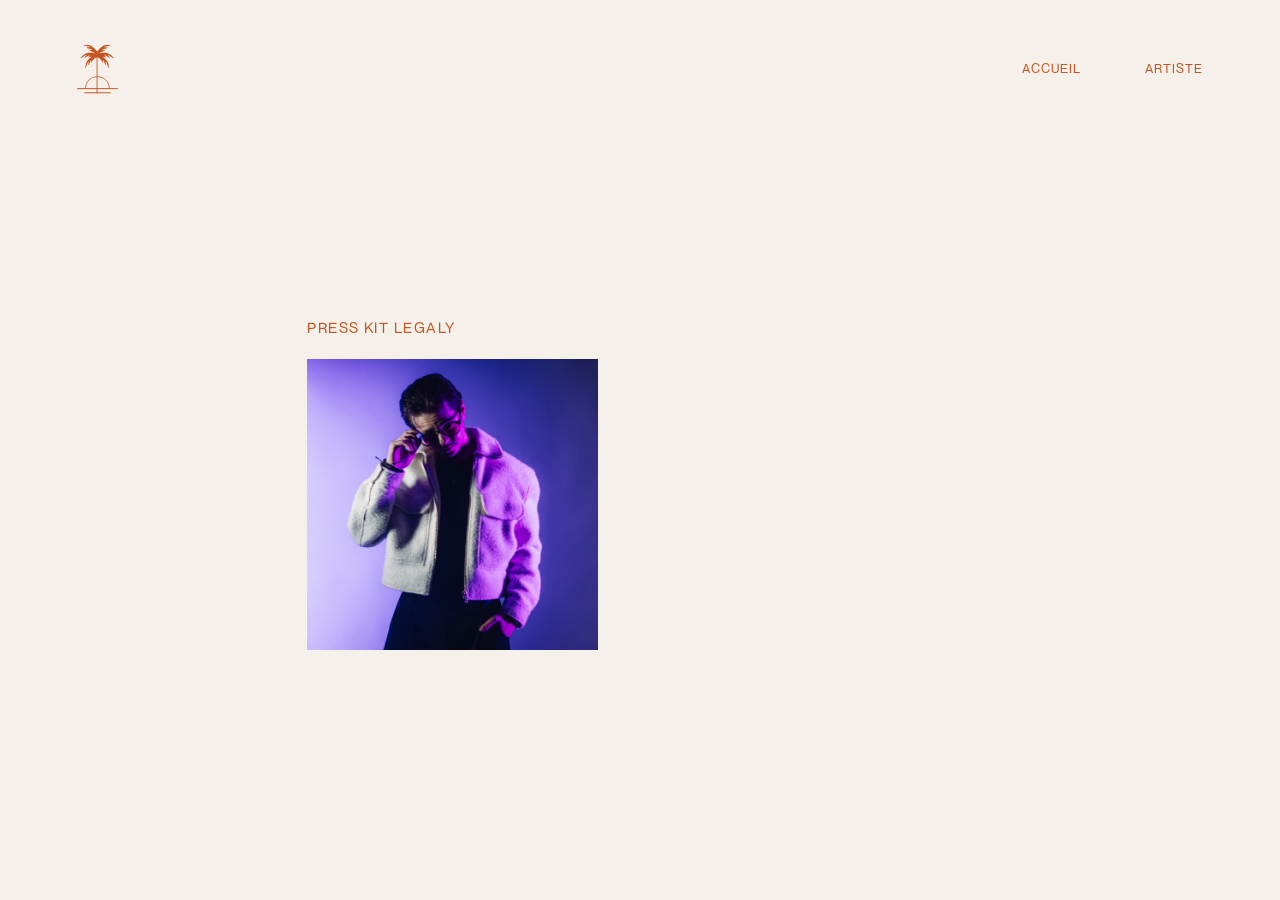
==== artiste.html @ 37bb9366 "Update Maison Riviera website and press kit" ====
<!DOCTYPE html>
<html lang="fr">
<head>
    <meta charset="UTF-8">
    <meta name="viewport" content="width=device-width, initial-scale=1.0">
    <title>Artiste — Maison Riviera</title>
    <link rel="stylesheet" href="style.css">
</head>
<body class="artist-page">
    <header>
        <a href="index.html" class="logo-link" aria-label="Maison Riviera — Accueil">
            <svg class="logo" aria-hidden="true" focusable="false" preserveAspectRatio="none" overflow="visible" style="display: block;" width="62.0952" height="73.1478" viewBox="0 0 62.0952 73.1478" fill="none" xmlns="http://www.w3.org/2000/svg">
<g>
<line x1="11.6828" y1="72.4086" x2="50.4184" y2="72.4086" stroke="currentColor" stroke-width="1.47845" stroke-linecap="round"/>
<path d="M49.1999 66.1993C48.7974 55.8565 41.3648 48.0143 30.8842 48.0143C20.4037 48.0143 13.1108 55.8565 12.7161 66.1993" stroke="currentColor" stroke-width="1.18276"/>
<line x1="0.739304" y1="66.1987" x2="61.356" y2="66.1987" stroke="currentColor" stroke-width="1.47845" stroke-linecap="round"/>
<rect x="30.0122" y="15.3408" width="0.861104" height="57.5441" fill="currentColor" stroke="currentColor" stroke-width="0.295691"/>
<path d="M51.1547 0.851968C42.5429 -1.21315 38.0746 1.09618 30.6042 10.0184V18.6673C34.6792 18.9527 38.6369 25.2128 39.1792 26.7249C39.7215 28.237 38.7357 22.7331 39.6228 22.8809C40.5099 23.0288 42.4002 29.195 43.3189 30.1254C44.2376 31.0557 43.1702 25.1868 43.6146 24.6551C44.0591 24.1234 47.2984 33.3056 47.9021 34.7086C48.5058 36.1115 48.05 28.4991 46.2758 25.2465C44.5017 21.9939 38.2922 17.4107 39.1792 17.2628C40.0663 17.115 43.6146 18.6673 43.6146 18.6673C44.4385 18.471 40.9487 16.5033 41.6926 15.6365C42.4366 14.7698 47.7953 18.7991 48.937 19.037C50.0788 19.2748 46.8843 15.7979 46.5715 14.7494C46.2587 13.701 55.9547 20.4497 55.5901 19.7762C46.4237 7.65286 35.3839 13.3418 34.4482 12.5318C33.5125 11.7217 39.7706 8.68777 41.8405 8.53993C43.9103 8.39208 37.9965 7.50501 37.9965 7.06148C37.9965 6.61795 46.128 4.5481 46.128 4.10457C46.128 3.66104 39.6179 3.66004 40.5099 3.51319C41.8421 2.58153 41.8625 2.08687 51.1547 0.851968Z" fill="currentColor" stroke="currentColor" stroke-width="0.295691"/>
<path d="M9.91769 0.851968C18.5295 -1.21315 22.9979 1.09618 30.4682 10.0184V18.6673C26.3932 18.9527 22.4355 25.2128 21.8932 26.7249C21.3509 28.237 22.3367 22.7331 21.4496 22.8809C20.5626 23.0288 18.6722 29.195 17.7535 30.1254C16.8348 31.0557 17.9023 25.1868 17.4578 24.6551C17.0134 24.1234 13.774 33.3056 13.1703 34.7086C12.5666 36.1115 13.0224 28.4991 14.7966 25.2465C16.5707 21.9939 22.7802 17.4107 21.8932 17.2628C21.0061 17.115 17.4578 18.6673 17.4578 18.6673C16.6339 18.471 20.1237 16.5033 19.3798 15.6365C18.6359 14.7698 13.2771 18.7991 12.1354 19.037C10.9937 19.2748 14.1881 15.7979 14.5009 14.7494C14.8137 13.701 5.1177 20.4497 5.48232 19.7762C14.6487 7.65286 25.6886 13.3418 26.6242 12.5318C27.5599 11.7217 21.3018 8.68777 19.232 8.53993C17.1621 8.39208 23.0759 7.50501 23.0759 7.06148C23.0759 6.61795 14.9444 4.5481 14.9444 4.10457C14.9444 3.66104 21.4545 3.66004 20.5626 3.51319C19.2303 2.58153 19.2099 2.08687 9.91769 0.851968Z" fill="currentColor" stroke="currentColor" stroke-width="0.295691"/>
</g>
</svg>
        </a>
        <nav class="header-nav" aria-label="Navigation principale">
            <a href="index.html">ACCUEIL</a>
            <a href="artiste.html" aria-current="page">ARTISTE</a>
        </nav>
    </header>

    <main class="artist-main" id="contenu">
        <article class="artist-card" aria-labelledby="artist-name">
            <h1 id="artist-name"><button type="button" class="press-kit-trigger" aria-haspopup="dialog" aria-controls="press-kit-dialog">PRESS KIT LEGALY</button></h1>
            <div class="artist-portrait">
                <img src="WhatsApp%20Image%202026-04-29%20at%2014.47.05%20(2).jpeg"
                     alt="LEGALY ajustant ses lunettes de soleil, en veste claire sous un éclairage violet."
                     width="2880" height="5120">
            </div>
        </article>
    </main>
    <dialog id="press-kit-dialog" class="press-kit-dialog" role="dialog" aria-modal="true" aria-labelledby="press-kit-title">
        <div class="press-kit-toolbar">
            <h2 id="press-kit-title">PRESS KIT LEGALY</h2>
            <button type="button" class="press-kit-close" aria-label="Fermer le press kit" autofocus>×</button>
        </div>
        <div class="press-kit-content" aria-busy="false">
            <p class="press-kit-status" role="status"></p>
            <div class="press-kit-viewer" role="region" aria-label="Pages du press kit de LEGALY" tabindex="0" hidden></div>
        </div>
    </dialog>
    <script src="assets/press-kit/pages.js" defer></script>
    <script src="script.js" defer></script>
</body>
</html>
---- style.css ----
:root {
    --background-color: #F5F0E9;
    --text-color: #C45520;
    /* Marges éditoriales et échelles bornées pour les grands écrans. */
    --page-gutter: clamp(24px, 6vw, 112px);
}

/* Söhne Breit — titres */
@font-face {
    font-family: "Söhne Breit";
    src: url("TYPO/TestSohneBreit-Buch-BF663d89ca2ff42.otf") format("opentype");
    font-display: swap;
    font-style: normal;
    font-weight: 400;
}

@font-face {
    font-family: "Söhne Breit";
    src: url("TYPO/TestSohneBreit-BuchKursiv-BF663d89ca6008d.otf") format("opentype");
    font-display: swap;
    font-style: italic;
    font-weight: 400;
}

@font-face {
    font-family: "Söhne Breit";
    src: url("TYPO/TestSohneBreit-Halbfett-BF663d89cacf645.otf") format("opentype");
    font-display: swap;
    font-style: normal;
    font-weight: 600;
}

@font-face {
    font-family: "Söhne Breit";
    src: url("TYPO/TestSohneBreit-Fett-BF663d89ca84caa.otf") format("opentype");
    font-display: swap;
    font-style: normal;
    font-weight: 700;
}

/* Neue Montreal — corps de texte */
@font-face {
    font-family: "Neue Montreal";
    src: url("TYPO/NeueMontreal-Regular.otf") format("opentype");
    font-display: swap;
    font-style: normal;
    font-weight: 400;
}

@font-face {
    font-family: "Neue Montreal";
    src: url("TYPO/NeueMontreal-Italic.otf") format("opentype");
    font-display: swap;
    font-style: italic;
    font-weight: 400;
}

@font-face {
    font-family: "Neue Montreal";
    src: url("TYPO/NeueMontreal-Medium.otf") format("opentype");
    font-display: swap;
    font-style: normal;
    font-weight: 500;
}

@font-face {
    font-family: "Neue Montreal";
    src: url("TYPO/NeueMontreal-Bold.otf") format("opentype");
    font-display: swap;
    font-style: normal;
    font-weight: 700;
}

* {
    margin: 0;
    padding: 0;
    box-sizing: border-box;
}

body {
    min-height: 100vh;
    min-height: 100svh;
    display: flex;
    flex-direction: column;
    background: var(--background-color);
    color: var(--text-color);
    font-family: "Neue Montreal", Arial, sans-serif;
}

.home-page {
    --background-color: #C45520;
    --text-color: #F5F0E9;
}

header {
    display: flex;
    align-items: center;
    justify-content: space-between;
    gap: 24px;
    padding: clamp(28px, 3.5vw, 60px) var(--page-gutter) 0;
    flex-shrink: 0;
    background-color: var(--background-color);
    color: var(--text-color);
}

.logo-link {
    display: flex;
    align-items: center;
    min-width: 44px;
    min-height: 44px;
    color: inherit;
}

.logo {
    display: block;
    width: clamp(34px, 2rem + 0.7vw, 46px);
    height: auto;
}

.header-nav {
    display: flex;
    align-items: center;
    gap: clamp(30px, 5vw, 88px);
}

.header-nav a {
    display: inline-flex;
    align-items: center;
    min-height: 44px;
    color: inherit;
    font-size: clamp(12px, 0.7rem + 0.12vw, 14px);
    letter-spacing: 0.08em;
    line-height: 1.2;
    text-decoration: none;
    text-underline-offset: 6px;
}

.header-nav a:hover {
    text-decoration: underline;
}

a:focus-visible {
    outline: 2px solid currentColor;
    outline-offset: 6px;
}

.home-main {
    flex: 1;
    display: flex;
    flex-direction: column;
    align-items: flex-start;
    padding: clamp(100px, 16vh, 184px) var(--page-gutter) clamp(36px, 5vw, 80px);
}

.welcome {
    margin-left: -0.045em;
    font-family: "Söhne Breit", Arial, sans-serif;
    font-size: clamp(38px, 1.5rem + 3.2vw, 82px);
    letter-spacing: -0.025em;
    font-weight: 400;
    line-height: 1.15;
}

.welcome span {
    display: block;
}

.opening {
    margin-top: clamp(24px, 2.5vw, 40px);
    margin-bottom: 96px;
    font-size: clamp(17px, 0.9375rem + 0.4vw, 22px);
    font-style: italic;
    line-height: 1.6;
}

.artist-button {
    position: relative;
    isolation: isolate;
    display: inline-flex;
    justify-content: center;
    align-items: center;
    min-width: 104px;
    min-height: 44px;
    margin-top: auto;
    padding: 0 22px;
    color: var(--background-color);
    font-size: 12px;
    letter-spacing: 0.08em;
    line-height: 1.2;
    text-decoration: none;
}

/* Une silhouette de 32 px, dans une cible clavier/tactile de 44 px. */
.artist-button::before {
    content: "";
    position: absolute;
    z-index: -1;
    inset: 6px 0;
    border-radius: 100px;
    background: var(--text-color);
}

.artist-button:hover {
    text-decoration: underline;
    text-underline-offset: 3px;
}

.artist-main {
    padding: clamp(128px, 25vh, 280px) var(--page-gutter) var(--page-gutter);
}

.artist-card {
    margin-left: clamp(80px, 18vw, 312px);
    width: clamp(260px, 15rem + 4vw, 322px);
    max-width: 100%;
}

.artist-card h1 {
    margin-bottom: 20px;
    font-size: clamp(14px, 0.8rem + 0.15vw, 16px);
    font-weight: 400;
    letter-spacing: 0.1em;
    line-height: 1.4;
}

.artist-portrait {
    position: relative;
    aspect-ratio: 1;
    overflow: hidden;
}

.artist-portrait img {
    position: absolute;
    width: 105.75%;
    height: 188%;
    max-width: none;
    left: -2.94%;
    top: -8.18%;
}

@media (max-width: 600px) {
    .home-main {
        padding-top: clamp(96px, 16svh, 136px);
    }

    .welcome {
        margin-left: 0;
        font-size: clamp(30px, 1.25rem + 3vw, 38px);
        letter-spacing: -0.03em;
    }

    .opening {
        max-width: 24em;
        margin-top: 24px;
        margin-bottom: 72px;
    }

    .artist-main {
        padding-top: clamp(96px, 16svh, 136px);
    }

    .artist-card {
        width: min(100%, 290px);
        margin-inline: auto;
    }
}

/* Press kit : styles limités à la page artiste. */
.artist-page .press-kit-trigger {
    position: relative;
    border: 0;
    padding: 0;
    background: none;
    color: inherit;
    font: inherit;
    letter-spacing: inherit;
    text-align: left;
    cursor: pointer;
    text-underline-offset: 5px;
    text-decoration-thickness: 1px;
}

.artist-page .press-kit-trigger::after {
    content: "";
    position: absolute;
    inset: -12px 0;
}

@media (hover: hover) {
    .artist-page .press-kit-trigger:hover {
        text-decoration: underline;
    }
}

.artist-page .press-kit-trigger:focus-visible {
    outline: 2px solid currentColor;
    outline-offset: 5px;
}

.artist-page .press-kit-dialog {
    margin: auto;
    padding: 0;
    width: 88vw;
    max-width: 1600px;
    height: 80vh;
    height: 80dvh;
    max-height: calc(100dvh - 32px);
    border: 0;
    background: var(--background-color);
    color: var(--text-color);
    overflow: hidden;
}

.artist-page .press-kit-dialog {
    box-shadow: 0 12px 48px rgb(74 42 24 / 12%),
                0 2px 10px rgb(74 42 24 / 5%);
}

.artist-page .press-kit-dialog[open] {
    display: flex;
    flex-direction: column;
}

.artist-page .press-kit-dialog::backdrop {
    background: rgb(196 85 32 / 4%);
}

.artist-page .press-kit-toolbar {
    height: 44px;
    display: flex;
    align-items: center;
    justify-content: space-between;
    gap: 16px;
    padding: 0 8px;
    flex-shrink: 0;
}

.artist-page .press-kit-toolbar h2 {
    position: absolute;
    width: 1px;
    height: 1px;
    padding: 0;
    overflow: hidden;
    clip-path: inset(50%);
    white-space: nowrap;
}

.artist-page .press-kit-close {
    position: absolute;
    top: 4px;
    right: 8px;
    z-index: 1;
    display: grid;
    place-items: center;
    width: 44px;
    height: 44px;
    padding: 0;
    appearance: none;
    border: 0;
    outline: none;
    box-shadow: none;
    background: none;
    color: #C45520;
    font: inherit;
    font-size: 24px;
    line-height: 1;
    cursor: pointer;
}

/* Un repère clavier sur le symbole, sans cadre susceptible d'être rogné. */
.artist-page .press-kit-close:focus-visible {
    text-decoration: underline;
    text-decoration-thickness: 2px;
    text-underline-offset: 4px;
}

@media (hover: hover) {
    .artist-page .press-kit-close:hover {
        opacity: 0.7;
    }
}

.artist-page .press-kit-content {
    flex: 1;
    min-height: 0;
    overflow: hidden;
    overscroll-behavior: contain;
}

.artist-page .press-kit-status {
    padding: 24px clamp(16px, 2vw, 32px);
    font-size: 16px;
    line-height: 1.5;
}

.artist-page .press-kit-viewer {
    width: 100%;
    height: 100%;
    overflow-y: auto;
    overscroll-behavior: contain;
    background: #F5F0E9;
    scrollbar-color: #C45520 #F5F0E9;
    scrollbar-width: thin;
}

.artist-page .press-kit-viewer:focus-visible {
    outline: 2px solid #C45520;
    outline-offset: -2px;
}

/* Chaque page tient dans une fenêtre complète du lecteur, sans recadrage. */
.artist-page .press-kit-page {
    width: 100%;
    height: 100%;
    padding: 8px 16px 16px;
}

.artist-page .press-kit-page img {
    display: block;
    width: 100%;
    height: 100%;
    object-fit: contain;
}

.artist-page .press-kit-transcript {
    position: absolute;
    width: 1px;
    height: 1px;
    overflow: hidden;
    clip-path: inset(50%);
    white-space: pre-wrap;
}

.artist-page .press-kit-viewer[hidden],
.artist-page .press-kit-status[hidden] {
    display: none;
}

@media (max-width: 767px) {
    .artist-page .press-kit-dialog {
        width: calc(100vw - 32px);
    }
}

/* Annotations extraites des PDF, superposées sans modifier leur rendu. */
.artist-page .press-kit-page {
    position: relative;
}

.artist-page .press-kit-annotations {
    position: absolute;
    pointer-events: none;
}

.artist-page .press-kit-annotations a {
    position: absolute;
    display: block;
    pointer-events: auto;
    cursor: pointer;
    background: transparent;
}

.artist-page .press-kit-annotations a:focus-visible {
    outline: 2px solid #C45520;
    outline-offset: 2px;
}
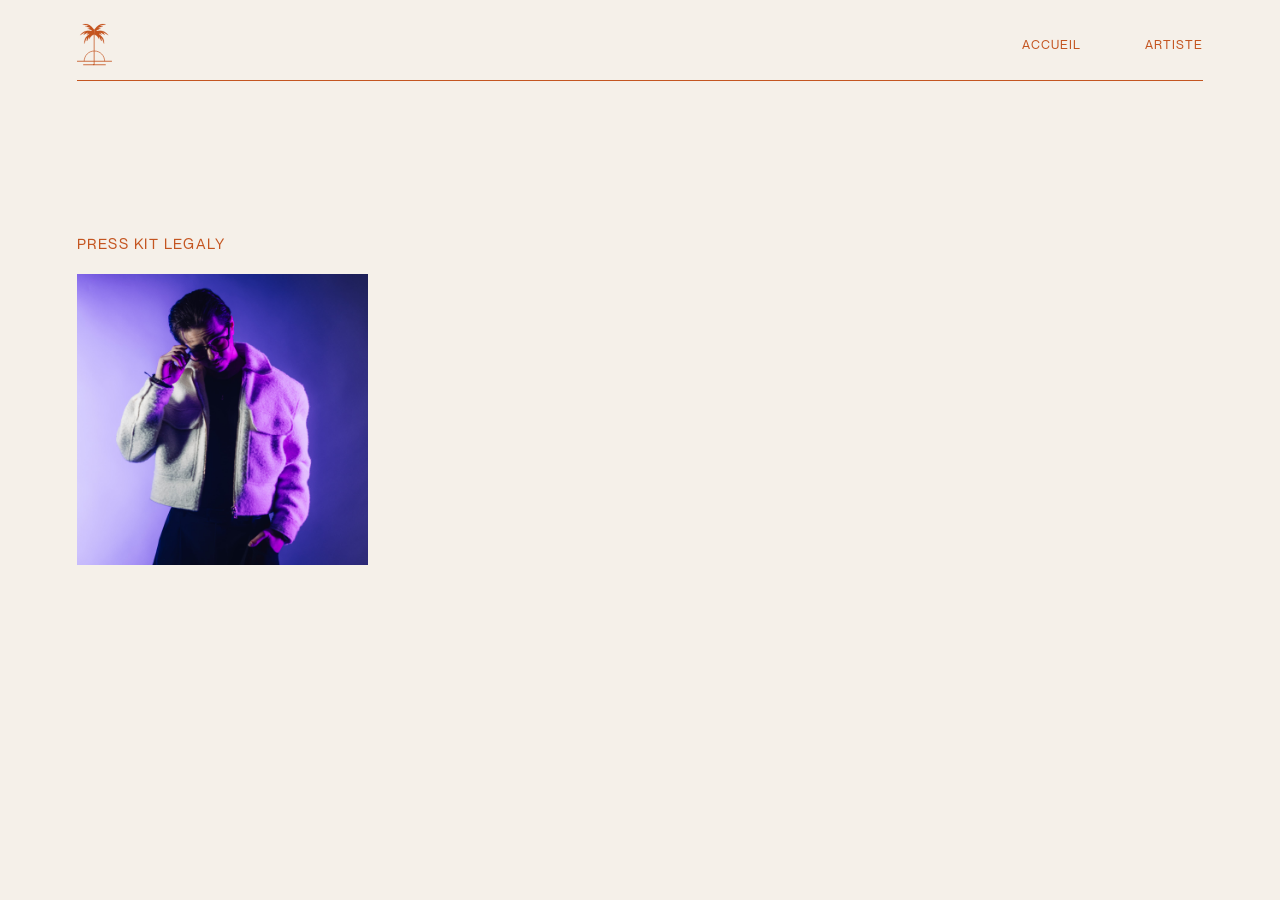
==== commit 39254adf: "Update Maison Riviera website" ====
--- a/artiste.html
+++ b/artiste.html
@@ -8,6 +8,7 @@
 </head>
 <body class="artist-page">
     <header>
+        <div class="site-header-inner">
         <a href="index.html" class="logo-link" aria-label="Maison Riviera — Accueil">
             <svg class="logo" aria-hidden="true" focusable="false" preserveAspectRatio="none" overflow="visible" style="display: block;" width="62.0952" height="73.1478" viewBox="0 0 62.0952 73.1478" fill="none" xmlns="http://www.w3.org/2000/svg">
 <g>
@@ -24,29 +25,18 @@
             <a href="index.html">ACCUEIL</a>
             <a href="artiste.html" aria-current="page">ARTISTE</a>
         </nav>
+        </div>
     </header>
 
     <main class="artist-main" id="contenu">
         <article class="artist-card" aria-labelledby="artist-name">
-            <h1 id="artist-name"><button type="button" class="press-kit-trigger" aria-haspopup="dialog" aria-controls="press-kit-dialog">PRESS KIT LEGALY</button></h1>
-            <div class="artist-portrait">
-                <img src="WhatsApp%20Image%202026-04-29%20at%2014.47.05%20(2).jpeg"
+            <h1 id="artist-name"><a class="press-kit-trigger" href="PRESS%20KIT%20LEGALY.pdf">PRESS KIT LEGALY</a></h1>
+            <a class="artist-portrait" href="PRESS%20KIT%20LEGALY.pdf" aria-label="Ouvrir le press kit de LEGALY (PDF)">
+                <img src="LEGALY.jpeg"
                      alt="LEGALY ajustant ses lunettes de soleil, en veste claire sous un éclairage violet."
                      width="2880" height="5120">
-            </div>
+            </a>
         </article>
     </main>
-    <dialog id="press-kit-dialog" class="press-kit-dialog" role="dialog" aria-modal="true" aria-labelledby="press-kit-title">
-        <div class="press-kit-toolbar">
-            <h2 id="press-kit-title">PRESS KIT LEGALY</h2>
-            <button type="button" class="press-kit-close" aria-label="Fermer le press kit" autofocus>×</button>
-        </div>
-        <div class="press-kit-content" aria-busy="false">
-            <p class="press-kit-status" role="status"></p>
-            <div class="press-kit-viewer" role="region" aria-label="Pages du press kit de LEGALY" tabindex="0" hidden></div>
-        </div>
-    </dialog>
-    <script src="assets/press-kit/pages.js" defer></script>
-    <script src="script.js" defer></script>
 </body>
 </html>
--- a/style.css
+++ b/style.css
@@ -88,8 +88,8 @@
 }
 
 .home-page {
-    --background-color: #C45520;
-    --text-color: #F5F0E9;
+    --background-color: #F5F0E9;
+    --text-color: #C45520;
 }
 
 header {
@@ -97,11 +97,43 @@
     align-items: center;
     justify-content: space-between;
     gap: 24px;
-    padding: clamp(28px, 3.5vw, 60px) var(--page-gutter) 0;
+    height: clamp(72px, 7vw, 100px);
+    padding: clamp(10px, 1vw, 14px) var(--page-gutter);
     flex-shrink: 0;
-    background-color: var(--background-color);
-    color: var(--text-color);
-}
+    background-color: #F5F0E9;
+    color: #C45520;
+}
+
+
+/* Une même grille pour le logo, la navigation et la ligne des deux pages. */
+.site-header-inner {
+    position: relative;
+    display: flex;
+    align-items: center;
+    justify-content: space-between;
+    gap: 24px;
+    width: 100%;
+    height: 100%;
+}
+
+.site-header-inner::after {
+    content: "";
+    position: absolute;
+    left: 0;
+    bottom: -4px;
+    width: 100%;
+    height: 1px;
+    background: #C45520;
+    pointer-events: none;
+}
+
+@media (min-resolution: 2dppx) {
+    .site-header-inner::after {
+        transform: scaleY(0.5);
+        transform-origin: bottom;
+    }
+}
+
 
 .logo-link {
     display: flex;
@@ -113,7 +145,7 @@
 
 .logo {
     display: block;
-    width: clamp(34px, 2rem + 0.7vw, 46px);
+    width: clamp(30px, 1.625rem + 0.7vw, 38px);
     height: auto;
 }
 
@@ -128,7 +160,7 @@
     align-items: center;
     min-height: 44px;
     color: inherit;
-    font-size: clamp(12px, 0.7rem + 0.12vw, 14px);
+    font-size: clamp(12px, 0.6875rem + 0.12vw, 13px);
     letter-spacing: 0.08em;
     line-height: 1.2;
     text-decoration: none;
@@ -144,12 +176,16 @@
     outline-offset: 6px;
 }
 
+.home-main,
+.artist-main {
+    padding: clamp(100px, 16vh, 184px) var(--page-gutter) clamp(36px, 5vw, 80px);
+}
+
 .home-main {
     flex: 1;
     display: flex;
     flex-direction: column;
     align-items: flex-start;
-    padding: clamp(100px, 16vh, 184px) var(--page-gutter) clamp(36px, 5vw, 80px);
 }
 
 .welcome {
@@ -166,57 +202,29 @@
 }
 
 .opening {
-    margin-top: clamp(24px, 2.5vw, 40px);
+    margin-top: clamp(10px, 1vw, 16px);
     margin-bottom: 96px;
-    font-size: clamp(17px, 0.9375rem + 0.4vw, 22px);
-    font-style: italic;
+    font-size: clamp(19px, 1.0625rem + 0.4vw, 24px);
+    font-style: normal;
+    font-weight: 400;
     line-height: 1.6;
 }
 
-.artist-button {
-    position: relative;
-    isolation: isolate;
-    display: inline-flex;
-    justify-content: center;
-    align-items: center;
-    min-width: 104px;
-    min-height: 44px;
-    margin-top: auto;
-    padding: 0 22px;
-    color: var(--background-color);
-    font-size: 12px;
-    letter-spacing: 0.08em;
-    line-height: 1.2;
-    text-decoration: none;
-}
-
-/* Une silhouette de 32 px, dans une cible clavier/tactile de 44 px. */
-.artist-button::before {
-    content: "";
-    position: absolute;
-    z-index: -1;
-    inset: 6px 0;
-    border-radius: 100px;
-    background: var(--text-color);
-}
-
-.artist-button:hover {
-    text-decoration: underline;
-    text-underline-offset: 3px;
-}
-
 .artist-main {
-    padding: clamp(128px, 25vh, 280px) var(--page-gutter) var(--page-gutter);
+    flex: 1;
+    display: flex;
+    align-items: flex-start;
+    justify-content: flex-start;
 }
 
 .artist-card {
-    margin-left: clamp(80px, 18vw, 312px);
     width: clamp(260px, 15rem + 4vw, 322px);
     max-width: 100%;
 }
 
 .artist-card h1 {
     margin-bottom: 20px;
+    text-align: left;
     font-size: clamp(14px, 0.8rem + 0.15vw, 16px);
     font-weight: 400;
     letter-spacing: 0.1em;
@@ -224,6 +232,7 @@
 }
 
 .artist-portrait {
+    display: block;
     position: relative;
     aspect-ratio: 1;
     overflow: hidden;
@@ -239,7 +248,8 @@
 }
 
 @media (max-width: 600px) {
-    .home-main {
+    .home-main,
+    .artist-main {
         padding-top: clamp(96px, 16svh, 136px);
     }
 
@@ -251,216 +261,30 @@
 
     .opening {
         max-width: 24em;
-        margin-top: 24px;
+        margin-top: 10px;
         margin-bottom: 72px;
-    }
-
-    .artist-main {
-        padding-top: clamp(96px, 16svh, 136px);
     }
 
     .artist-card {
         width: min(100%, 290px);
-        margin-inline: auto;
-    }
-}
-
-/* Press kit : styles limités à la page artiste. */
-.artist-page .press-kit-trigger {
+    }
+}
+
+/* Accès au document depuis la page artiste. */
+.press-kit-trigger {
     position: relative;
-    border: 0;
-    padding: 0;
-    background: none;
     color: inherit;
-    font: inherit;
-    letter-spacing: inherit;
-    text-align: left;
-    cursor: pointer;
+    text-decoration: none;
     text-underline-offset: 5px;
     text-decoration-thickness: 1px;
 }
 
-.artist-page .press-kit-trigger::after {
+.press-kit-trigger::after {
     content: "";
     position: absolute;
     inset: -12px 0;
 }
 
-@media (hover: hover) {
-    .artist-page .press-kit-trigger:hover {
-        text-decoration: underline;
-    }
-}
-
-.artist-page .press-kit-trigger:focus-visible {
-    outline: 2px solid currentColor;
-    outline-offset: 5px;
-}
-
-.artist-page .press-kit-dialog {
-    margin: auto;
-    padding: 0;
-    width: 88vw;
-    max-width: 1600px;
-    height: 80vh;
-    height: 80dvh;
-    max-height: calc(100dvh - 32px);
-    border: 0;
-    background: var(--background-color);
-    color: var(--text-color);
-    overflow: hidden;
-}
-
-.artist-page .press-kit-dialog {
-    box-shadow: 0 12px 48px rgb(74 42 24 / 12%),
-                0 2px 10px rgb(74 42 24 / 5%);
-}
-
-.artist-page .press-kit-dialog[open] {
-    display: flex;
-    flex-direction: column;
-}
-
-.artist-page .press-kit-dialog::backdrop {
-    background: rgb(196 85 32 / 4%);
-}
-
-.artist-page .press-kit-toolbar {
-    height: 44px;
-    display: flex;
-    align-items: center;
-    justify-content: space-between;
-    gap: 16px;
-    padding: 0 8px;
-    flex-shrink: 0;
-}
-
-.artist-page .press-kit-toolbar h2 {
-    position: absolute;
-    width: 1px;
-    height: 1px;
-    padding: 0;
-    overflow: hidden;
-    clip-path: inset(50%);
-    white-space: nowrap;
-}
-
-.artist-page .press-kit-close {
-    position: absolute;
-    top: 4px;
-    right: 8px;
-    z-index: 1;
-    display: grid;
-    place-items: center;
-    width: 44px;
-    height: 44px;
-    padding: 0;
-    appearance: none;
-    border: 0;
-    outline: none;
-    box-shadow: none;
-    background: none;
-    color: #C45520;
-    font: inherit;
-    font-size: 24px;
-    line-height: 1;
-    cursor: pointer;
-}
-
-/* Un repère clavier sur le symbole, sans cadre susceptible d'être rogné. */
-.artist-page .press-kit-close:focus-visible {
+.press-kit-trigger:hover {
     text-decoration: underline;
-    text-decoration-thickness: 2px;
-    text-underline-offset: 4px;
-}
-
-@media (hover: hover) {
-    .artist-page .press-kit-close:hover {
-        opacity: 0.7;
-    }
-}
-
-.artist-page .press-kit-content {
-    flex: 1;
-    min-height: 0;
-    overflow: hidden;
-    overscroll-behavior: contain;
-}
-
-.artist-page .press-kit-status {
-    padding: 24px clamp(16px, 2vw, 32px);
-    font-size: 16px;
-    line-height: 1.5;
-}
-
-.artist-page .press-kit-viewer {
-    width: 100%;
-    height: 100%;
-    overflow-y: auto;
-    overscroll-behavior: contain;
-    background: #F5F0E9;
-    scrollbar-color: #C45520 #F5F0E9;
-    scrollbar-width: thin;
-}
-
-.artist-page .press-kit-viewer:focus-visible {
-    outline: 2px solid #C45520;
-    outline-offset: -2px;
-}
-
-/* Chaque page tient dans une fenêtre complète du lecteur, sans recadrage. */
-.artist-page .press-kit-page {
-    width: 100%;
-    height: 100%;
-    padding: 8px 16px 16px;
-}
-
-.artist-page .press-kit-page img {
-    display: block;
-    width: 100%;
-    height: 100%;
-    object-fit: contain;
-}
-
-.artist-page .press-kit-transcript {
-    position: absolute;
-    width: 1px;
-    height: 1px;
-    overflow: hidden;
-    clip-path: inset(50%);
-    white-space: pre-wrap;
-}
-
-.artist-page .press-kit-viewer[hidden],
-.artist-page .press-kit-status[hidden] {
-    display: none;
-}
-
-@media (max-width: 767px) {
-    .artist-page .press-kit-dialog {
-        width: calc(100vw - 32px);
-    }
-}
-
-/* Annotations extraites des PDF, superposées sans modifier leur rendu. */
-.artist-page .press-kit-page {
-    position: relative;
-}
-
-.artist-page .press-kit-annotations {
-    position: absolute;
-    pointer-events: none;
-}
-
-.artist-page .press-kit-annotations a {
-    position: absolute;
-    display: block;
-    pointer-events: auto;
-    cursor: pointer;
-    background: transparent;
-}
-
-.artist-page .press-kit-annotations a:focus-visible {
-    outline: 2px solid #C45520;
-    outline-offset: 2px;
-}
+}
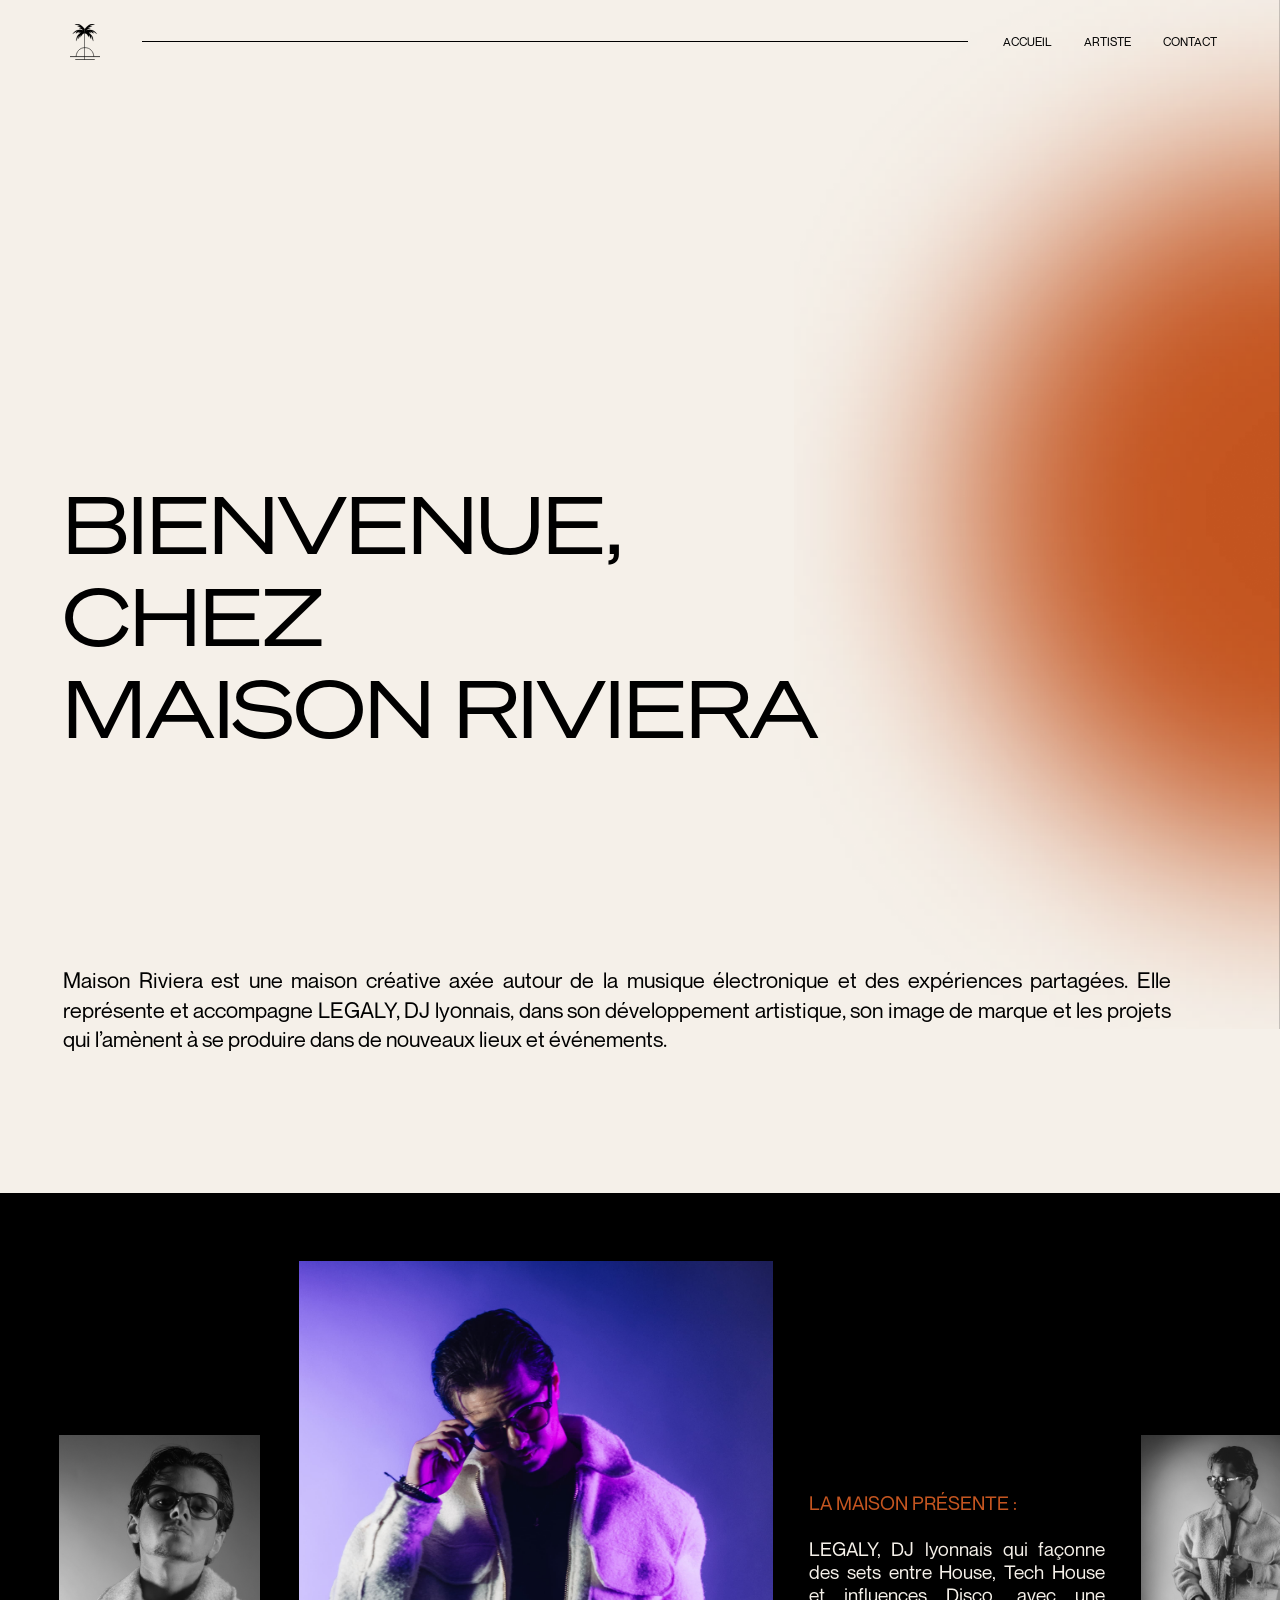
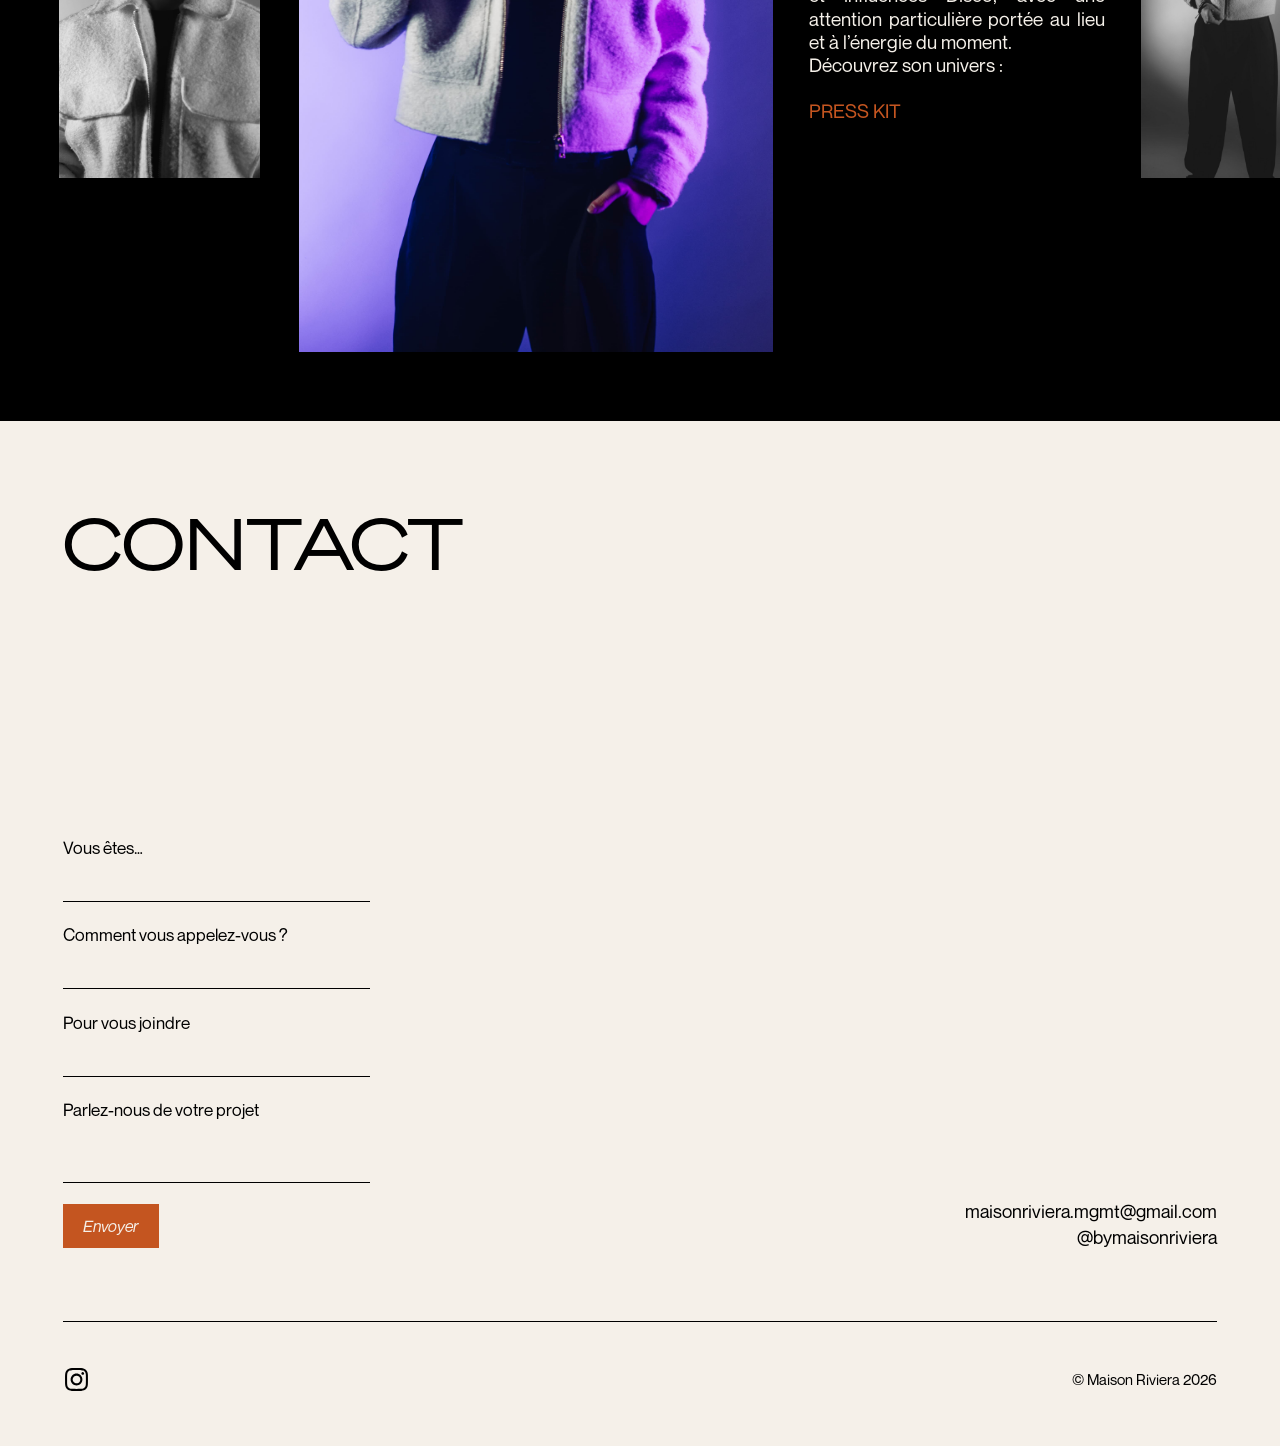
==== commit 797a4b5b: "Mise à jour du site Maison Riviera" ====
--- a/artiste.html
+++ b/artiste.html
@@ -3,40 +3,9 @@
 <head>
     <meta charset="UTF-8">
     <meta name="viewport" content="width=device-width, initial-scale=1.0">
-    <title>Artiste — Maison Riviera</title>
-    <link rel="stylesheet" href="style.css">
+    <meta http-equiv="refresh" content="0; url=index.html#artiste">
+    <title>LEGALY — Maison Riviera</title>
+    <link rel="canonical" href="https://www.bymaisonriviera.com/#artiste">
 </head>
-<body class="artist-page">
-    <header>
-        <div class="site-header-inner">
-        <a href="index.html" class="logo-link" aria-label="Maison Riviera — Accueil">
-            <svg class="logo" aria-hidden="true" focusable="false" preserveAspectRatio="none" overflow="visible" style="display: block;" width="62.0952" height="73.1478" viewBox="0 0 62.0952 73.1478" fill="none" xmlns="http://www.w3.org/2000/svg">
-<g>
-<line x1="11.6828" y1="72.4086" x2="50.4184" y2="72.4086" stroke="currentColor" stroke-width="1.47845" stroke-linecap="round"/>
-<path d="M49.1999 66.1993C48.7974 55.8565 41.3648 48.0143 30.8842 48.0143C20.4037 48.0143 13.1108 55.8565 12.7161 66.1993" stroke="currentColor" stroke-width="1.18276"/>
-<line x1="0.739304" y1="66.1987" x2="61.356" y2="66.1987" stroke="currentColor" stroke-width="1.47845" stroke-linecap="round"/>
-<rect x="30.0122" y="15.3408" width="0.861104" height="57.5441" fill="currentColor" stroke="currentColor" stroke-width="0.295691"/>
-<path d="M51.1547 0.851968C42.5429 -1.21315 38.0746 1.09618 30.6042 10.0184V18.6673C34.6792 18.9527 38.6369 25.2128 39.1792 26.7249C39.7215 28.237 38.7357 22.7331 39.6228 22.8809C40.5099 23.0288 42.4002 29.195 43.3189 30.1254C44.2376 31.0557 43.1702 25.1868 43.6146 24.6551C44.0591 24.1234 47.2984 33.3056 47.9021 34.7086C48.5058 36.1115 48.05 28.4991 46.2758 25.2465C44.5017 21.9939 38.2922 17.4107 39.1792 17.2628C40.0663 17.115 43.6146 18.6673 43.6146 18.6673C44.4385 18.471 40.9487 16.5033 41.6926 15.6365C42.4366 14.7698 47.7953 18.7991 48.937 19.037C50.0788 19.2748 46.8843 15.7979 46.5715 14.7494C46.2587 13.701 55.9547 20.4497 55.5901 19.7762C46.4237 7.65286 35.3839 13.3418 34.4482 12.5318C33.5125 11.7217 39.7706 8.68777 41.8405 8.53993C43.9103 8.39208 37.9965 7.50501 37.9965 7.06148C37.9965 6.61795 46.128 4.5481 46.128 4.10457C46.128 3.66104 39.6179 3.66004 40.5099 3.51319C41.8421 2.58153 41.8625 2.08687 51.1547 0.851968Z" fill="currentColor" stroke="currentColor" stroke-width="0.295691"/>
-<path d="M9.91769 0.851968C18.5295 -1.21315 22.9979 1.09618 30.4682 10.0184V18.6673C26.3932 18.9527 22.4355 25.2128 21.8932 26.7249C21.3509 28.237 22.3367 22.7331 21.4496 22.8809C20.5626 23.0288 18.6722 29.195 17.7535 30.1254C16.8348 31.0557 17.9023 25.1868 17.4578 24.6551C17.0134 24.1234 13.774 33.3056 13.1703 34.7086C12.5666 36.1115 13.0224 28.4991 14.7966 25.2465C16.5707 21.9939 22.7802 17.4107 21.8932 17.2628C21.0061 17.115 17.4578 18.6673 17.4578 18.6673C16.6339 18.471 20.1237 16.5033 19.3798 15.6365C18.6359 14.7698 13.2771 18.7991 12.1354 19.037C10.9937 19.2748 14.1881 15.7979 14.5009 14.7494C14.8137 13.701 5.1177 20.4497 5.48232 19.7762C14.6487 7.65286 25.6886 13.3418 26.6242 12.5318C27.5599 11.7217 21.3018 8.68777 19.232 8.53993C17.1621 8.39208 23.0759 7.50501 23.0759 7.06148C23.0759 6.61795 14.9444 4.5481 14.9444 4.10457C14.9444 3.66104 21.4545 3.66004 20.5626 3.51319C19.2303 2.58153 19.2099 2.08687 9.91769 0.851968Z" fill="currentColor" stroke="currentColor" stroke-width="0.295691"/>
-</g>
-</svg>
-        </a>
-        <nav class="header-nav" aria-label="Navigation principale">
-            <a href="index.html">ACCUEIL</a>
-            <a href="artiste.html" aria-current="page">ARTISTE</a>
-        </nav>
-        </div>
-    </header>
-
-    <main class="artist-main" id="contenu">
-        <article class="artist-card" aria-labelledby="artist-name">
-            <h1 id="artist-name"><a class="press-kit-trigger" href="PRESS%20KIT%20LEGALY.pdf">PRESS KIT LEGALY</a></h1>
-            <a class="artist-portrait" href="PRESS%20KIT%20LEGALY.pdf" aria-label="Ouvrir le press kit de LEGALY (PDF)">
-                <img src="LEGALY.jpeg"
-                     alt="LEGALY ajustant ses lunettes de soleil, en veste claire sous un éclairage violet."
-                     width="2880" height="5120">
-            </a>
-        </article>
-    </main>
-</body>
+<body><p><a href="index.html#artiste">Découvrir LEGALY chez Maison Riviera</a></p></body>
 </html>
